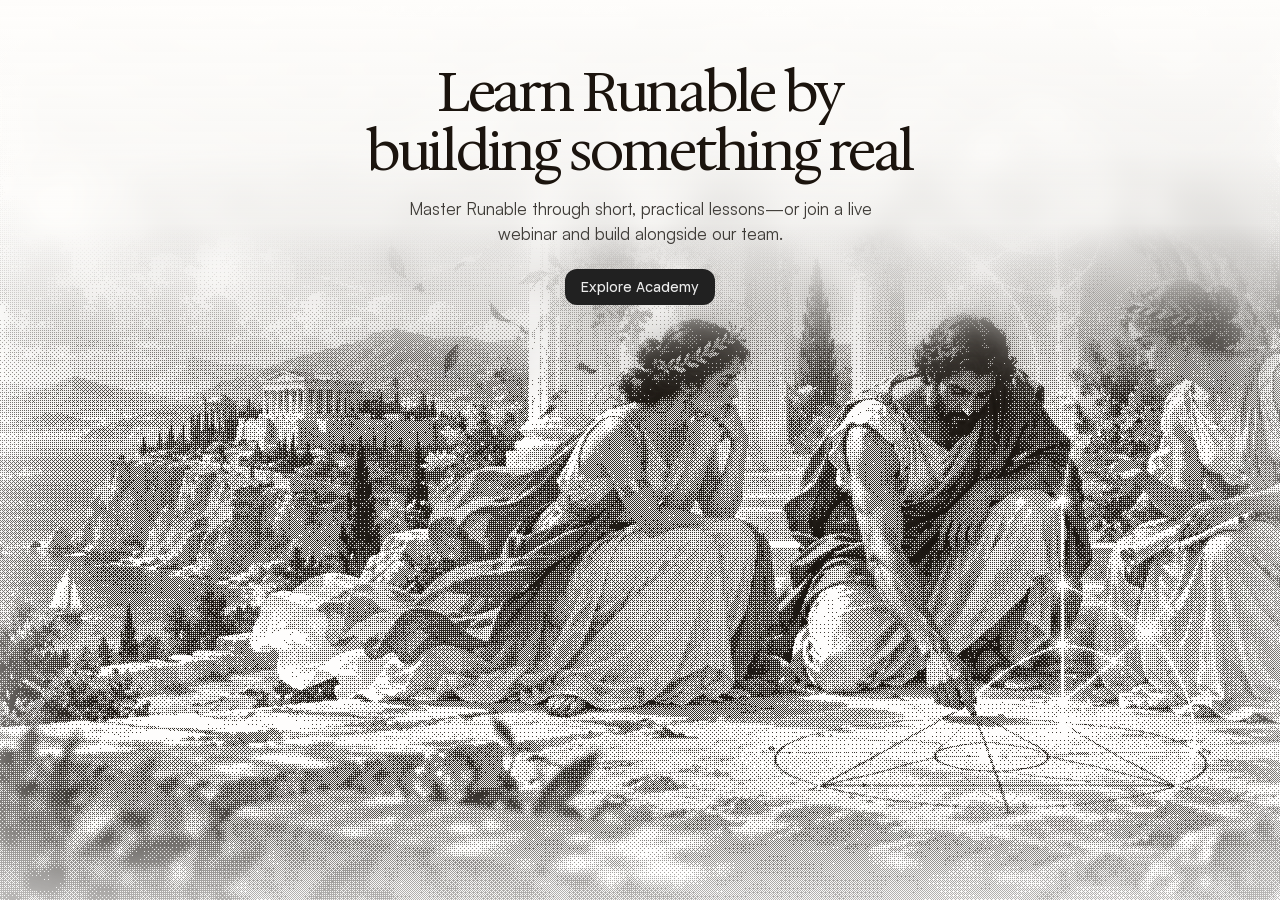
==== one-pixel/index.html @ c82d54b8 "Publish Runable dither review variants" ====
<!doctype html>
<html lang="en">
<head>
<meta charset="utf-8"><meta name="viewport" content="width=device-width,initial-scale=1">
<title>Runable — 1 Pixel Dither Variant</title>
<style>
@font-face{font-family:'ID Grotesk';src:url('../shared/fonts/id-grotesk-medium.ttf') format('truetype');font-style:normal;font-weight:500;font-display:swap}
@font-face{font-family:'ID Grotesk';src:url('../shared/fonts/id-grotesk-semibold.ttf') format('truetype');font-style:normal;font-weight:600;font-display:swap}
@font-face{font-family:'Satoshi';src:url('../shared/fonts/satoshi-400.woff2') format('woff2');font-style:normal;font-weight:400;font-display:swap}
@font-face{font-family:'Satoshi';src:url('../shared/fonts/satoshi-500.woff2') format('woff2');font-style:normal;font-weight:500;font-display:swap}
@font-face{font-family:'Hedvig Letters Serif';src:url('../shared/fonts/hedvig-letters-serif.woff2') format('woff2');font-style:normal;font-weight:400;font-display:swap}
:root{color-scheme:light;--paper:#fefdfb;--ink:#1b140e;--muted:#494743;--ds-button:#212121;--ds-button-text:#ededed;--feature-card-width:420px;--font-heading:'Hedvig Letters Serif',Georgia,serif;--font-ui:'ID Grotesk',Arial,sans-serif;--font-body:'Satoshi',Arial,sans-serif}
*{box-sizing:border-box}
html,body{height:100%;overflow:hidden}
body{margin:0;background:var(--paper);color:var(--ink);font-family:var(--font-ui)}
.stage{position:relative;width:100%;height:100svh;overflow:hidden;background:var(--paper)}
.scene{position:absolute;inset:0;isolation:isolate;width:100%;height:100svh;overflow:hidden;background:var(--paper);opacity:0;filter:blur(20px);transform:scale(1.015);visibility:hidden;pointer-events:none;transition:opacity .62s ease,filter .85s ease,transform .85s ease,visibility 0s linear .85s}
.scene.is-active{opacity:1;filter:blur(0);transform:scale(1);visibility:visible;pointer-events:auto;transition:opacity .72s ease,filter .85s ease,transform .85s ease,visibility 0s}
.scene.is-leaving{opacity:0;filter:blur(24px);transform:scale(.987);visibility:visible;pointer-events:none}
.background{position:absolute;inset:0;z-index:0;overflow:hidden;pointer-events:none}
.fallback,.dither{position:absolute;inset:0;width:100%;height:100%}
.fallback{display:block;object-fit:cover;filter:grayscale(1) contrast(1.55)}
.background .dither{display:none}.background.ready .dither{display:block}.background.ready .fallback{display:none}
.background::after{content:"";position:absolute;inset:0;pointer-events:none;box-shadow:inset 0 -56px 98px rgba(255,255,255,.75)}
.wash{position:absolute;z-index:1;top:0;left:0;right:0;height:min(415px,52svh);pointer-events:none;background:linear-gradient(180deg,#fefdfb 0%,#fefdfbf2 36%,#fefdfbbd 67%,#fefdfb00 100%);-webkit-backdrop-filter:blur(14px);backdrop-filter:blur(14px);-webkit-mask-image:linear-gradient(#000 0%,#000 54%,transparent 100%);mask-image:linear-gradient(#000 0%,#000 54%,transparent 100%)}
.content{position:absolute;z-index:2;top:clamp(42px,7vh,88px);left:50%;display:flex;flex-direction:column;align-items:center;gap:22px;width:760px;max-width:calc(100% - 48px);transform:translateX(-50%);text-align:center}
.copy{display:flex;flex-direction:column;align-items:center;gap:14px;width:100%}
h1,h2,p{margin:0}
h1,h2{font-family:var(--font-heading);font-weight:400;letter-spacing:-.042em;text-wrap:balance}
h1{max-width:720px;font-size:clamp(42px,4.3vw,64px);line-height:1.08}
h2{max-width:100%;font-size:clamp(40px,3.65vw,56px);line-height:1.1}
.subheading{width:495px;max-width:100%;color:#3f3c38;font:400 17px/1.5 var(--font-body);text-wrap:pretty}
.content--webinars{top:clamp(26px,4.5vh,54px);gap:84px;width:min(1120px,calc(100% - 64px))}.content--webinars h2{max-width:640px}
.content--desktop{top:clamp(30px,5svh,58px);left:50%;width:1000px;max-width:calc(100% - 48px);gap:84px;align-items:center;transform:translateX(-50%);text-align:center}.content--desktop h2{max-width:700px;font-size:clamp(40px,3.65vw,56px)}
@media(min-width:801px){.scene#desktop-app .background{transform:translateY(280px);-webkit-mask-image:linear-gradient(to bottom,transparent 0,#000 120px);mask-image:linear-gradient(to bottom,transparent 0,#000 120px)}}
@media(min-width:801px) and (max-height:700px){.scene#desktop-app .background{transform:translateY(350px)}}
.ds-button{display:inline-flex;align-items:center;justify-content:center;gap:4px;min-height:36px;padding:6px 16px;border:0;border-radius:12px;background:var(--ds-button);color:var(--ds-button-text);font:500 14px/20px var(--font-ui);letter-spacing:0;text-decoration:none;white-space:nowrap;cursor:pointer;transition:background .2s ease,box-shadow .2s ease,transform .2s ease}
.ds-button:hover{background:#303030;box-shadow:0 5px 14px rgba(20,20,20,.15);transform:translateY(-1px)}.ds-button:active{background:#141414;transform:translateY(0);box-shadow:none}.ds-button:focus-visible{outline:3px solid #00b9cc;outline-offset:3px}
.carousel-shell{position:relative;isolation:isolate;width:100%}.carousel-shell::before,.carousel-shell::after{content:"";position:absolute;z-index:2;top:0;bottom:12px;width:clamp(34px,6vw,88px);pointer-events:none;-webkit-backdrop-filter:blur(14px);backdrop-filter:blur(14px);transition:opacity .25s ease}.carousel-shell::before{left:0;background:linear-gradient(90deg,rgba(254,253,251,.76),transparent);-webkit-mask-image:linear-gradient(90deg,#000,transparent);mask-image:linear-gradient(90deg,#000,transparent)}.carousel-shell::after{right:0;background:linear-gradient(270deg,rgba(254,253,251,.76),transparent);-webkit-mask-image:linear-gradient(270deg,#000,transparent);mask-image:linear-gradient(270deg,#000,transparent)}.carousel-shell.at-start::before,.carousel-shell.at-end::after{opacity:0}
.content--webinars .carousel-shell::before,.content--webinars .carousel-shell::after{content:none}
.webinar-cards,.downloads{display:flex;flex-direction:row;gap:28px;width:100%;padding:0 0 12px;overflow-x:auto;overflow-y:hidden;overscroll-behavior-x:contain;scroll-snap-type:x mandatory;scrollbar-width:thin;scrollbar-color:#ac9c8d transparent;touch-action:pan-x;text-align:left}
.webinar-card{display:flex;flex:0 0 var(--feature-card-width);flex-direction:column;justify-content:space-between;gap:22px;min-height:250px;padding:28px 30px;border:1px solid rgba(105,88,70,.17);border-radius:18px;background:var(--paper);box-shadow:0 9px 30px rgba(24,15,8,.09);scroll-snap-align:start}
.content--webinars .carousel-shell{width:min(100%,calc(var(--feature-card-width) + 48px))}
.webinar-cards{position:relative;display:block;height:280px;padding:0;overflow:visible;touch-action:pan-y;scrollbar-width:none;cursor:grab}
.webinar-cards .webinar-card{position:absolute;top:0;left:0;width:var(--feature-card-width);height:250px;min-height:0;transform-origin:center center;transition:transform .62s cubic-bezier(.2,.8,.2,1),opacity .45s ease,box-shadow .45s ease}
.webinar-card[data-stack="front"]{z-index:3;opacity:1;transform:translate3d(0,0,0) scale(1);pointer-events:auto}
.webinar-card[data-stack="middle"]{z-index:2;opacity:1;transform:translate3d(22px,12px,0) scale(.97);pointer-events:none}
.webinar-card[data-stack="back"]{z-index:1;opacity:1;transform:translate3d(42px,24px,0) scale(.94);pointer-events:none}
.webinar-nav{display:flex;justify-content:center;gap:12px;margin-top:16px}
.deck-arrow{width:44px;height:44px;min-height:44px;padding:0;border-radius:12px}
.deck-arrow svg{width:20px;height:20px;stroke:currentColor;stroke-width:1.8;fill:none;stroke-linecap:round;stroke-linejoin:round}
.webinar-card h3{margin:0;color:var(--ink);font:400 30px/1.18 var(--font-heading);letter-spacing:-.025em;text-wrap:balance}
.webinar-card-bottom{display:flex;flex-direction:column;align-items:flex-start;gap:14px}
.webinar-card-meta{color:#635e57;font:400 15px/22px var(--font-body);letter-spacing:0}
.notice{position:fixed;z-index:20;left:50%;bottom:max(22px,env(safe-area-inset-bottom));width:max-content;max-width:calc(100% - 36px);padding:11px 16px;border-radius:12px;background:#212121;box-shadow:0 12px 30px rgba(0,0,0,.16);color:#ededed;font:500 14px/20px var(--font-ui);text-align:center;opacity:0;pointer-events:none;transform:translate(-50%,12px);transition:opacity .2s ease,transform .2s ease}.notice.is-visible{opacity:1;transform:translate(-50%,0)}
.content--desktop .carousel-shell{width:min(100%,calc(var(--feature-card-width) + var(--feature-card-width) + 28px))}
.download-card{display:flex;flex:0 0 var(--feature-card-width);flex-direction:column;align-items:flex-start;justify-content:space-between;gap:22px;min-height:250px;padding:28px 30px;border:1px solid rgba(105,88,70,.17);border-radius:18px;background:rgba(254,253,251,.93);box-shadow:0 9px 30px rgba(24,15,8,.09);text-align:left;scroll-snap-align:start}
.download-card-bottom{display:flex;flex-direction:column;align-items:flex-start;gap:14px;width:100%}.download-card-copy{color:#635e57;font:400 15px/22px var(--font-body);text-wrap:pretty}.download-card-bottom>.ds-button,.download-card-bottom>.coming-soon{width:100%;justify-content:center}
.download-card-copy--windows{white-space:nowrap}
.download-ident{display:flex;align-items:center;gap:12px}.os-icon{position:relative;display:grid;place-items:center;width:32px;height:32px;flex:none}.os-icon img{position:absolute;inset:4px;width:24px;height:24px}.os-icon--apple img{inset:5.3px;width:21.3px;height:21.3px}.os-icon.is-loaded .os-fallback{visibility:hidden}.os-fallback{color:var(--ink);font:500 26px/1 system-ui,sans-serif}.download-os{font:400 30px/1.18 var(--font-heading);letter-spacing:-.025em;white-space:nowrap}.coming-soon{display:inline-flex;align-items:center;min-height:36px;padding:6px 16px;border:1px solid rgba(105,88,70,.14);border-radius:12px;background:#eeece8;color:#635e57;font:500 14px/20px var(--font-ui);white-space:nowrap}
@media(min-width:801px) and (max-width:1100px){
  .content--desktop{width:calc(100% - 48px)}.content--desktop h2{font-size:clamp(38px,4.1vw,50px)}
  :root{--feature-card-width:clamp(300px,43vw,390px)}
}
@media(max-width:800px){
  :root{--feature-card-width:min(76vw,380px)}
  .scene{height:100svh;min-height:0}
  .background{top:auto;bottom:clamp(20px,5svh,58px);left:50%;width:min(88%,520px);height:auto;aspect-ratio:1672/941;transform:translateX(-50%);border-radius:18px;box-shadow:0 16px 34px rgba(40,28,18,.14)}
  .scene#webinars .background{bottom:18px;width:min(80%,460px)}
  .background::after{display:none}
  .fallback{object-fit:cover}.dither{display:block}
  .wash{display:none}
  .content{top:clamp(26px,5svh,54px);gap:18px;width:calc(100% - 36px);max-width:560px}
  .copy{gap:12px}
  h1,h2{font-size:clamp(32px,6.8vw,45px);line-height:1.08;letter-spacing:-.035em}
  h1{max-width:520px}.subheading{font-size:clamp(14px,2vw,16px);line-height:1.45;max-width:430px}
  .content--webinars{top:clamp(22px,3.5svh,40px);gap:56px}
  .content--webinars h2,.content--desktop h2{max-width:540px}
  .carousel-shell::before,.carousel-shell::after{width:clamp(22px,7vw,42px)}
  .webinar-cards,.downloads{gap:24px}.webinar-card{min-height:225px;padding:22px;gap:14px}.webinar-card h3{font-size:clamp(22px,4vw,27px)}.webinar-card-meta{font-size:14px;line-height:20px}
  .webinar-cards{height:249px}.webinar-cards .webinar-card{height:225px}
  .webinar-nav{margin-top:12px}.deck-arrow{width:40px;height:40px;min-height:40px}
  .content--desktop{left:50%;width:calc(100% - 36px);max-width:520px;gap:56px;align-items:center;transform:translateX(-50%);text-align:center}
  .content--desktop h2{font-size:clamp(32px,6.8vw,45px)}
  .content--desktop .carousel-shell{width:100%}.download-card{min-height:225px;padding:22px;gap:14px}.download-os{font-size:clamp(22px,4vw,27px)}
}
@media(max-width:480px){
  :root{--feature-card-width:calc(100vw - 78px)}
  .content{width:calc(100% - 36px)}
  .content--webinars{gap:52px}.content--desktop{gap:52px}.webinar-card{min-height:220px;padding:18px}.webinar-card h3{font-size:23px}.webinar-cards{height:244px}.webinar-cards .webinar-card{height:220px}
  .download-card{min-height:220px;padding:18px}.download-os{font-size:23px}.download-card-copy--windows{font-size:clamp(12px,3.4vw,15px)}.os-icon{width:28px;height:28px}.os-icon img{inset:3px;width:22px;height:22px}.os-icon--apple img{inset:4px;width:20px;height:20px}
}
@media(max-width:360px),(max-height:640px) and (max-width:800px){
  .content{top:18px;gap:12px}.copy{gap:9px}h1,h2{font-size:clamp(28px,8vw,34px)}.subheading{font-size:13px;line-height:1.38}
  .content--webinars{top:16px;gap:36px}.webinar-card{min-height:205px;padding:15px}.webinar-card h3{font-size:20px}.webinar-card-bottom{gap:9px}
  .content--desktop{gap:36px}.download-card{min-height:205px;padding:15px}.download-os{font-size:20px}
  .webinar-cards{height:229px}.webinar-cards .webinar-card{height:205px}
  .background{bottom:16px;width:min(84%,420px)}
  .scene#webinars .background{bottom:12px;width:min(78%,390px)}
}
@media(prefers-reduced-motion:reduce){.scene,.ds-button,.notice,.webinar-cards .webinar-card{transition:none}}
</style>
</head>
<body>
<main class="stage" aria-label="Runable highlights">
<section class="scene is-active" id="academy" aria-labelledby="academy-title">
  <div class="background" aria-hidden="true"><img class="fallback" src="../shared/academy-scene.png" alt=""><canvas class="dither"></canvas></div>
  <div class="wash" aria-hidden="true"></div>
  <div class="content"><div class="copy"><h1 id="academy-title" tabindex="-1">Learn Runable by building something real</h1><p class="subheading">Master Runable through short, practical lessons—or join a live webinar and build alongside our team.</p></div><a class="ds-button" href="https://runable-academy.runable.site/">Explore Academy</a></div>
</section>
<section class="scene" id="webinars" aria-labelledby="webinars-title">
  <div class="background" aria-hidden="true"><img class="fallback" src="../shared/live-webinars-scene.png" alt=""><canvas class="dither"></canvas></div>
  <div class="wash" aria-hidden="true"></div>
  <div class="content content--webinars"><h2 id="webinars-title" tabindex="-1">Watch ideas become real.<br>In one live session.</h2><div class="carousel-shell"><div class="webinar-cards" tabindex="0" role="region" aria-roledescription="carousel" aria-label="Upcoming webinars">
    <article class="webinar-card"><h3>Interactive Workshop: Transforming Concepts into Campaigns</h3><div class="webinar-card-bottom"><p class="webinar-card-meta">1 hour · Live Q&amp;A · Free of charge</p><button class="ds-button" type="button">Claim my spot</button></div></article>
    <article class="webinar-card"><h3>Hands-on Session: From Concept to Campaign</h3><div class="webinar-card-bottom"><p class="webinar-card-meta">1 hour · Live Q&amp;A · Free of charge</p><button class="ds-button" type="button">Claim my spot</button></div></article>
    <article class="webinar-card"><h3>Interactive Workshop: Transforming Concepts into Campaigns</h3><div class="webinar-card-bottom"><p class="webinar-card-meta">1 hour · Live Q&amp;A · Complimentary</p><button class="ds-button" type="button">Reserve my seat</button></div></article>
  </div><nav class="webinar-nav" aria-label="Webinar cards"><button class="ds-button deck-arrow" type="button" data-direction="-1" aria-label="Previous webinar"><svg viewBox="0 0 24 24" aria-hidden="true"><path d="M19 12H5m7 7-7-7 7-7"/></svg></button><button class="ds-button deck-arrow" type="button" data-direction="1" aria-label="Next webinar"><svg viewBox="0 0 24 24" aria-hidden="true"><path d="M5 12h14m-7-7 7 7-7 7"/></svg></button></nav></div></div>
</section>
<section class="scene" id="desktop-app" aria-labelledby="desktop-title">
  <div class="background" aria-hidden="true"><img class="fallback" src="../shared/desktop-app-approved.png" alt=""><canvas class="dither"></canvas></div>
  <div class="wash" aria-hidden="true"></div>
  <div class="content content--desktop">
    <h2 id="desktop-title" tabindex="-1">Take Runable to your desktop.</h2>
    <div class="carousel-shell"><div class="downloads" tabindex="0" aria-label="Download apps">
      <div class="download-card">
        <span class="download-ident"><span class="os-icon os-icon--apple"><span class="os-fallback" aria-hidden="true"></span><img src="../shared/apple-icon.svg" alt="" aria-hidden="true"></span><span class="download-os">macOS</span></span>
        <div class="download-card-bottom"><p class="download-card-copy">Unlock Runable’s full potential on your desktop.</p><a class="ds-button" href="https://runable.com/download">Download</a></div>
      </div>
      <div class="download-card">
        <span class="download-ident"><span class="os-icon"><span class="os-fallback" aria-hidden="true">⊞</span><img src="../shared/windows-icon.svg" alt="" aria-hidden="true"></span><span class="download-os">Windows</span></span>
        <div class="download-card-bottom"><p class="download-card-copy download-card-copy--windows">We’re working hard on it.</p><span class="coming-soon">Coming Soon</span></div>
      </div>
    </div></div>
  </div>
</section>
</main>
<div class="notice" role="status" aria-live="polite" aria-atomic="true"></div>
<script src="../shared/textures.js"></script>
<script>
(() => {
  const panels=[...document.querySelectorAll('.scene')];
  const reduced=matchMedia('(prefers-reduced-motion: reduce)');
  let current=0,busy=false,touchStartX=0,touchStartY=0,touchCard=null,lastWheelNavigation=-Infinity;
  const initial=panels.findIndex(panel=>location.hash==='#'+panel.id);
  if(initial>0){panels[0].classList.remove('is-active');panels[initial].classList.add('is-active');current=initial;}
  panels.forEach((panel,index)=>{panel.inert=index!==current;panel.setAttribute('aria-hidden',index===current?'false':'true');});
  document.querySelectorAll('.os-icon img').forEach(img=>{const mark=()=>img.parentElement.classList.add('is-loaded');if(img.complete&&img.naturalWidth)mark();else img.addEventListener('load',mark,{once:true});});
  const webinarDeck=document.querySelector('.webinar-cards');
  const webinarCards=[...webinarDeck.querySelectorAll('.webinar-card')];
  let activeWebinar=0,lastDeckWheel=-Infinity;
  const updateWebinarDeck=()=>{
    webinarCards.forEach((card,index)=>{
      const position=(index-activeWebinar+webinarCards.length)%webinarCards.length;
      card.dataset.stack=['front','middle','back'][position];
      card.inert=position!==0;
      card.setAttribute('aria-hidden',position===0?'false':'true');
    });
    webinarDeck.setAttribute('aria-label',`Upcoming webinars, card ${activeWebinar+1} of ${webinarCards.length}. Scroll sideways to switch cards.`);
  };
  const moveWebinar=direction=>{activeWebinar=(activeWebinar+direction+webinarCards.length)%webinarCards.length;updateWebinarDeck();};
  document.querySelectorAll('.webinar-nav .deck-arrow').forEach(button=>{
    button.addEventListener('click',()=>moveWebinar(Number(button.dataset.direction)));
  });
  webinarDeck.addEventListener('wheel',event=>{
    if(event.ctrlKey)return;
    const delta=Math.abs(event.deltaX)>3?event.deltaX:event.shiftKey?event.deltaY:0;
    if(Math.abs(delta)<5)return;
    event.preventDefault();event.stopPropagation();
    const now=performance.now();if(now-lastDeckWheel<550)return;
    lastDeckWheel=now;moveWebinar(delta>0?1:-1);
  },{passive:false});
  webinarDeck.addEventListener('keydown',event=>{
    if(event.key!=='ArrowLeft'&&event.key!=='ArrowRight')return;
    event.preventDefault();moveWebinar(event.key==='ArrowRight'?1:-1);
  });
  let mouseDeckStart=null;
  webinarDeck.addEventListener('pointerdown',event=>{
    if(event.pointerType!=='mouse'||event.target instanceof Element&&event.target.closest('button,a'))return;
    mouseDeckStart={x:event.clientX,y:event.clientY};
  });
  window.addEventListener('pointerup',event=>{
    if(!mouseDeckStart)return;
    const dx=mouseDeckStart.x-event.clientX,dy=mouseDeckStart.y-event.clientY;
    mouseDeckStart=null;
    if(Math.abs(dx)>45&&Math.abs(dx)>Math.abs(dy)*.8)moveWebinar(dx>0?1:-1);
  });
  updateWebinarDeck();
  document.querySelectorAll('.downloads').forEach(track=>{
    const shell=track.closest('.carousel-shell');
    const updateEdges=()=>{
      shell.classList.toggle('at-start',track.scrollLeft<=2);
      shell.classList.toggle('at-end',track.scrollLeft+track.clientWidth>=track.scrollWidth-2);
    };
    track.addEventListener('scroll',updateEdges,{passive:true});
    track.addEventListener('wheel',event=>{
      if(event.ctrlKey||track.scrollWidth<=track.clientWidth+2||Math.abs(event.deltaY)<=Math.abs(event.deltaX))return;
      event.preventDefault();track.scrollLeft+=event.deltaY;
    },{passive:false});
    new ResizeObserver(updateEdges).observe(track);
    updateEdges();
  });
  function show(next){
    if(busy||next<0||next>=panels.length||next===current)return;
    const outgoing=panels[current],incoming=panels[next];
    const focusWasInside=outgoing.contains(document.activeElement);
    if(focusWasInside)document.activeElement.blur();
    busy=true;outgoing.classList.add('is-leaving');outgoing.inert=true;outgoing.setAttribute('aria-hidden','true');
    const lead=reduced.matches?0:260,total=reduced.matches?0:900;
    setTimeout(()=>{incoming.classList.add('is-active');incoming.inert=false;incoming.setAttribute('aria-hidden','false');current=next;history.replaceState(null,'','#'+incoming.id);if(focusWasInside)incoming.querySelector('h1,h2')?.focus({preventScroll:true});},lead);
    setTimeout(()=>{outgoing.classList.remove('is-active','is-leaving');busy=false;},total);
  }
  window.addEventListener('wheel',event=>{
    if(event.ctrlKey||Math.abs(event.deltaY)<5)return;
    if(event.target instanceof Element){
      const track=event.target.closest('.downloads');
      if(track&&track.scrollWidth>track.clientWidth+2)return;
    }
    event.preventDefault();
    const next=current+(event.deltaY>0?1:-1);
    if(busy||next<0||next>=panels.length)return;
    const now=performance.now();if(now-lastWheelNavigation<1050)return;
    lastWheelNavigation=now;show(next);
  },{passive:false});
  window.addEventListener('keydown',event=>{
    const down=['ArrowDown','PageDown',' '].includes(event.key),up=['ArrowUp','PageUp'].includes(event.key);
    if(!down&&!up)return;
    if(event.target instanceof Element&&event.target.closest('button,a'))return;
    if(event.target instanceof Element&&event.target.closest('.downloads'))return;
    event.preventDefault();show(current+(down?1:-1));
  });
  window.addEventListener('touchstart',event=>{touchStartX=event.changedTouches[0].clientX;touchStartY=event.changedTouches[0].clientY;touchCard=event.target instanceof Element?event.target.closest('.webinar-cards,.downloads'):null;},{passive:true});
  window.addEventListener('touchend',event=>{const dx=touchStartX-event.changedTouches[0].clientX,dy=touchStartY-event.changedTouches[0].clientY;if(touchCard&&Math.abs(dx)>Math.abs(dy)*.8){if(touchCard===webinarDeck&&Math.abs(dx)>45)moveWebinar(dx>0?1:-1);return;}if(Math.abs(dy)<65)return;show(current+(dy>0?1:-1));},{passive:true});
  window.addEventListener('touchcancel',()=>{touchCard=null;},{passive:true});
  const notice=document.querySelector('.notice');let noticeTimer;
  document.querySelectorAll('.webinar-card .ds-button').forEach(button=>button.addEventListener('click',()=>{
    notice.textContent='Registration links are not available in this preview.';
    notice.classList.add('is-visible');clearTimeout(noticeTimer);
    noticeTimer=setTimeout(()=>notice.classList.remove('is-visible'),4000);
  }));
})();
(() => {
  const canHover=matchMedia('(hover: hover) and (pointer: fine) and (min-width: 801px)');
  const reduced=matchMedia('(prefers-reduced-motion: reduce)');
  const vertex=`attribute vec2 a_position;varying vec2 v_uv;void main(){v_uv=(a_position+1.0)*0.5;gl_Position=vec4(a_position,0.0,1.0);}`;
  const fragment=`
    precision highp float;
    uniform sampler2D u_image;uniform vec2 u_resolution,u_imageSize,u_pointer,u_mid,u_tail;uniform float u_time,u_reveal,u_radius,u_pixelRatio,u_speed;varying vec2 v_uv;
    float bayer(vec2 q){vec2 p=mod(floor(q),4.0);
      if(p.y<1.0){if(p.x<1.0)return 0.0;if(p.x<2.0)return 8.0;if(p.x<3.0)return 2.0;return 10.0;}
      if(p.y<2.0){if(p.x<1.0)return 12.0;if(p.x<2.0)return 4.0;if(p.x<3.0)return 14.0;return 6.0;}
      if(p.y<3.0){if(p.x<1.0)return 3.0;if(p.x<2.0)return 11.0;if(p.x<3.0)return 1.0;return 9.0;}
      if(p.x<1.0)return 15.0;if(p.x<2.0)return 7.0;if(p.x<3.0)return 13.0;return 5.0;}
    void main(){
      vec2 ditherCell=floor(gl_FragCoord.xy);
      vec2 pixelCoord=ditherCell+vec2(0.5);
      vec2 uv=pixelCoord/u_resolution;float canvasRatio=u_resolution.x/u_resolution.y,imageRatio=u_imageSize.x/u_imageSize.y;
      if(canvasRatio>imageRatio)uv.y=(uv.y-0.5)*imageRatio/canvasRatio+0.5;
      else uv.x=(uv.x-0.5)*canvasRatio/imageRatio+0.5;
      vec2 delta=pixelCoord-u_pointer;
      float distanceFromPointer=length(delta);
      float angle=atan(delta.y,delta.x);
      vec2 direction=u_pointer-u_mid;
      direction=length(direction)>1.0?normalize(direction):vec2(1.0,0.0);
      float behind=max(0.0,dot(delta/(distanceFromPointer+0.001),-direction));
      float fluidEdge=1.0+0.035*sin(angle*3.0+u_time*1.3)+0.018*sin(angle*7.0-u_time*1.8)+0.22*u_speed*behind;
      float boundary=u_radius*fluidEdge;
      float fluidStrength=u_reveal*(1.0-smoothstep(u_radius*0.15,u_radius,distanceFromPointer));
      vec2 displacement=vec2(sin(uv.y*26.0+u_time*1.4),cos(uv.x*23.0-u_time*1.2))*1.25*u_pixelRatio*fluidStrength/u_resolution;
      vec3 original=texture2D(u_image,clamp(uv+displacement,0.0,1.0)).rgb;
      float luminance=dot(original,vec3(0.2126,0.7152,0.0722));
      luminance=clamp((luminance-0.12)*1.24,0.0,1.0);
      float threshold=(bayer(ditherCell)+0.5)/16.0;
      threshold+=0.035*sin(u_time*2.1+uv.x*14.0+uv.y*7.0);
      threshold+=0.0125*sin(u_time*4.3+uv.x*33.0-uv.y*17.0);
      float dotColor=step(threshold,luminance);
      float exposedLuma=clamp(dot(original,vec3(0.2126,0.7152,0.0722))*1.14+0.03,0.0,1.0);
      vec3 monochrome=mix(mix(vec3(0.105,0.082,0.058),vec3(0.996,0.992,0.984),dotColor),vec3(exposedLuma),0.18);
      vec3 coloredDither=mix(mix(original*0.55,original,dotColor),min(original*1.12+vec3(0.02),vec3(1.0)),0.18);
      float edgeDither=(bayer(ditherCell+vec2(2.0,1.0))+0.5)/16.0-0.5;
      float radialProgress=clamp((distanceFromPointer+edgeDither*6.0*u_pixelRatio)/boundary,0.0,1.0);
      float circleBlend=1.0-smoothstep(0.0,1.0,radialProgress);
      vec2 firstSegment=u_mid-u_tail;
      vec2 secondSegment=u_pointer-u_mid;
      float firstPosition=clamp(dot(pixelCoord-u_tail,firstSegment)/max(dot(firstSegment,firstSegment),1.0),0.0,1.0);
      float secondPosition=clamp(dot(pixelCoord-u_mid,secondSegment)/max(dot(secondSegment,secondSegment),1.0),0.0,1.0);
      float firstRadius=u_radius*mix(0.16,0.38,firstPosition)*(0.8+0.35*u_speed);
      float secondRadius=u_radius*mix(0.38,0.66,secondPosition)*(0.8+0.35*u_speed);
      float firstDistance=length(pixelCoord-mix(u_tail,u_mid,firstPosition))+edgeDither*5.0*u_pixelRatio;
      float secondDistance=length(pixelCoord-mix(u_mid,u_pointer,secondPosition))+edgeDither*5.0*u_pixelRatio;
      float firstBlend=(1.0-smoothstep(0.0,firstRadius,firstDistance))*mix(0.06,0.25,firstPosition);
      float secondBlend=(1.0-smoothstep(0.0,secondRadius,secondDistance))*mix(0.25,0.55,secondPosition);
      float trailBlend=max(firstBlend,secondBlend)*(0.35+0.65*u_speed);
      float reveal=u_reveal*max(circleBlend,trailBlend);
      vec3 result=mix(monochrome,coloredDither,reveal);
      gl_FragColor=vec4(result,1.0);
    }`;
  function compile(gl,type,source){const shader=gl.createShader(type);gl.shaderSource(shader,source);gl.compileShader(shader);if(!gl.getShaderParameter(shader,gl.COMPILE_STATUS))throw Error(gl.getShaderInfoLog(shader));return shader;}
  const scenes=[];
  for(const section of document.querySelectorAll('.scene')){
    const background=section.querySelector('.background'),canvas=section.querySelector('canvas');
    const gl=canvas.getContext('webgl',{alpha:false,antialias:false,premultipliedAlpha:false});
    if(!gl)continue;
    let program;
    try{program=gl.createProgram();gl.attachShader(program,compile(gl,gl.VERTEX_SHADER,vertex));gl.attachShader(program,compile(gl,gl.FRAGMENT_SHADER,fragment));gl.linkProgram(program);if(!gl.getProgramParameter(program,gl.LINK_STATUS))throw Error(gl.getProgramInfoLog(program));}
    catch(error){console.error('Dither effect unavailable:',error);continue;}
    gl.useProgram(program);
    const quad=gl.createBuffer();gl.bindBuffer(gl.ARRAY_BUFFER,quad);gl.bufferData(gl.ARRAY_BUFFER,new Float32Array([-1,-1,1,-1,-1,1,-1,1,1,-1,1,1]),gl.STATIC_DRAW);
    const position=gl.getAttribLocation(program,'a_position');gl.enableVertexAttribArray(position);gl.vertexAttribPointer(position,2,gl.FLOAT,false,0,0);
    const names=['u_image','u_resolution','u_imageSize','u_pointer','u_mid','u_tail','u_time','u_reveal','u_radius','u_pixelRatio','u_speed'];
    const u=Object.fromEntries(names.map(name=>[name,gl.getUniformLocation(program,name)]));gl.uniform1i(u.u_image,0);
    const state={section,background,canvas,gl,program,u,dpr:1,ready:false,visible:false,pointerX:-10000,pointerY:-10000,midX:-10000,midY:-10000,tailX:-10000,tailY:-10000,targetX:-10000,targetY:-10000,hasPointer:false,reveal:0,targetReveal:0,lastMove:0,targetSpeed:0,speed:0,lastFrame:0};
    function resize(){const box=canvas.getBoundingClientRect();state.dpr=Math.min(devicePixelRatio||1,2);canvas.width=Math.max(1,Math.round(box.width*state.dpr));canvas.height=Math.max(1,Math.round(box.height*state.dpr));gl.viewport(0,0,canvas.width,canvas.height);gl.useProgram(program);gl.uniform2f(u.u_resolution,canvas.width,canvas.height);gl.uniform1f(u.u_pixelRatio,state.dpr);}
    new ResizeObserver(resize).observe(canvas);resize();
    const picture=new Image();picture.onload=()=>{try{gl.useProgram(program);const texture=gl.createTexture();gl.activeTexture(gl.TEXTURE0);gl.bindTexture(gl.TEXTURE_2D,texture);gl.pixelStorei(gl.UNPACK_FLIP_Y_WEBGL,true);gl.texParameteri(gl.TEXTURE_2D,gl.TEXTURE_MIN_FILTER,gl.LINEAR);gl.texParameteri(gl.TEXTURE_2D,gl.TEXTURE_MAG_FILTER,gl.LINEAR);gl.texParameteri(gl.TEXTURE_2D,gl.TEXTURE_WRAP_S,gl.CLAMP_TO_EDGE);gl.texParameteri(gl.TEXTURE_2D,gl.TEXTURE_WRAP_T,gl.CLAMP_TO_EDGE);gl.texImage2D(gl.TEXTURE_2D,0,gl.RGBA,gl.RGBA,gl.UNSIGNED_BYTE,picture);if(gl.getError()!==gl.NO_ERROR)throw Error('WebGL texture upload failed');gl.uniform2f(u.u_imageSize,picture.naturalWidth,picture.naturalHeight);state.ready=true;background.classList.add('ready');}catch(error){console.warn('Using the image fallback:',error);}};picture.onerror=()=>console.warn('Illustration could not load:',section.id);picture.src=window.RUNABLE_TEXTURES?.[section.id]||section.querySelector('.fallback').src;
    section.addEventListener('pointermove',event=>{if(!canHover.matches||event.pointerType==='touch')return;const box=canvas.getBoundingClientRect(),now=performance.now(),nextX=(event.clientX-box.left)*state.dpr,nextY=(box.bottom-event.clientY)*state.dpr,elapsed=now-state.lastMove;if(state.hasPointer&&elapsed>0&&elapsed<250)state.targetSpeed=Math.min(1,Math.hypot(nextX-state.targetX,nextY-state.targetY)/state.dpr/(elapsed/1000)/1400);state.targetX=nextX;state.targetY=nextY;state.lastMove=now;if(!state.hasPointer){state.pointerX=state.midX=state.tailX=nextX;state.pointerY=state.midY=state.tailY=nextY;state.targetSpeed=0;state.hasPointer=true;}state.targetReveal=1;});
    section.addEventListener('pointerleave',()=>{state.targetReveal=0;state.targetSpeed=0;state.hasPointer=false;state.lastMove=0;});
    canHover.addEventListener('change',()=>{if(!canHover.matches){state.reveal=0;state.targetReveal=0;state.targetSpeed=0;state.hasPointer=false;state.lastMove=0;}});
    scenes.push(state);
  }
  function render(now){requestAnimationFrame(render);for(const s of scenes){if(!s.ready||!s.section.classList.contains('is-active')||now-s.lastFrame<(reduced.matches?200:33))continue;const dt=s.lastFrame?Math.min(100,now-s.lastFrame):33;s.lastFrame=now;s.speed+=(s.targetSpeed-s.speed)*(reduced.matches?1:1-Math.exp(-dt/120));s.targetSpeed*=Math.exp(-dt/220);const follow=reduced.matches?1:1-Math.exp(-dt/330);s.pointerX+=(s.targetX-s.pointerX)*follow;s.pointerY+=(s.targetY-s.pointerY)*follow;const midFollow=reduced.matches?1:1-Math.exp(-dt/(520+160*s.speed));s.midX+=(s.pointerX-s.midX)*midFollow;s.midY+=(s.pointerY-s.midY)*midFollow;const tailFollow=reduced.matches?1:1-Math.exp(-dt/(850+600*s.speed));s.tailX+=(s.midX-s.tailX)*tailFollow;s.tailY+=(s.midY-s.tailY)*tailFollow;s.reveal+=(s.targetReveal-s.reveal)*(reduced.matches?1:.16);const {gl,u}=s;gl.useProgram(s.program);gl.uniform2f(u.u_pointer,s.pointerX,s.pointerY);gl.uniform2f(u.u_mid,s.midX,s.midY);gl.uniform2f(u.u_tail,s.tailX,s.tailY);gl.uniform1f(u.u_speed,s.speed);gl.uniform1f(u.u_time,reduced.matches?0:now*.0005);gl.uniform1f(u.u_reveal,s.reveal);gl.uniform1f(u.u_radius,356.25*s.dpr);gl.drawArrays(gl.TRIANGLES,0,6);}}
  requestAnimationFrame(render);
})();
</script>
</body>
</html>
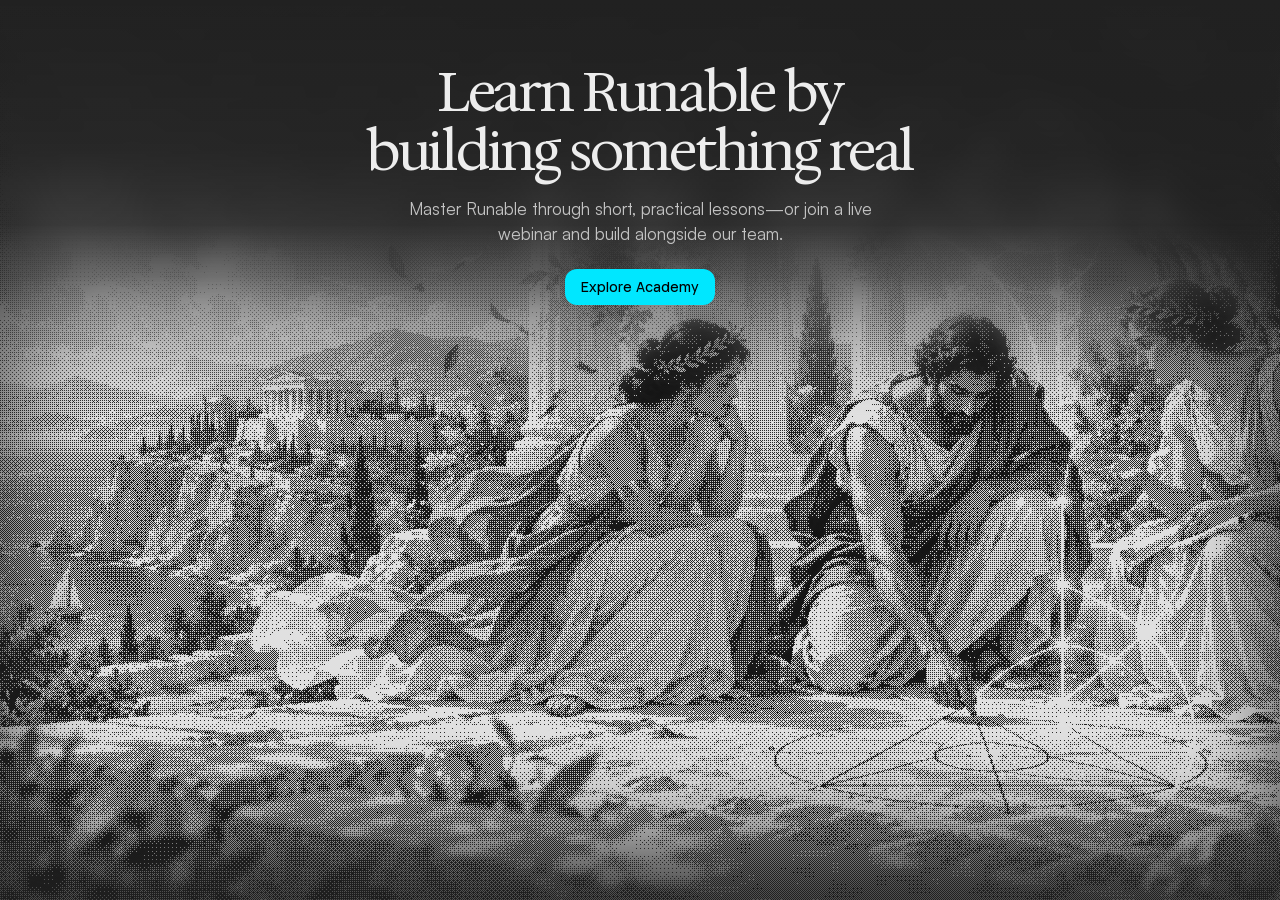
==== commit 96b2b788: "Apply Runable dark tokens to one pixel variant" ====
--- a/one-pixel/index.html
+++ b/one-pixel/index.html
@@ -2,7 +2,7 @@
 <html lang="en">
 <head>
 <meta charset="utf-8"><meta name="viewport" content="width=device-width,initial-scale=1">
-<title>Runable — 1 Pixel Dither Variant</title>
+<title>Runable — Dark 1 Pixel Dither Variant</title>
 <style>
 @font-face{font-family:'ID Grotesk';src:url('../shared/fonts/id-grotesk-medium.ttf') format('truetype');font-style:normal;font-weight:500;font-display:swap}
 @font-face{font-family:'ID Grotesk';src:url('../shared/fonts/id-grotesk-semibold.ttf') format('truetype');font-style:normal;font-weight:600;font-display:swap}
@@ -98,6 +98,22 @@
   .background{bottom:16px;width:min(84%,420px)}
   .scene#webinars .background{bottom:12px;width:min(78%,390px)}
 }
+/* Runable Figma Tokens: dark surfaces, text, borders, and primary action. */
+:root{color-scheme:dark;--paper:#212121;--ink:#ededed;--muted:#c3c3c3;--ds-button:#00e7ff;--ds-button-text:#000}
+.fallback{filter:grayscale(1) contrast(1.55) brightness(.62)}
+.background::after{box-shadow:inset 0 -56px 98px rgba(33,33,33,.88)}
+.wash{background:linear-gradient(180deg,#212121 0%,#212121f2 36%,#212121c9 67%,#21212100 100%)}
+.subheading,.webinar-card-meta,.download-card-copy{color:var(--muted)}
+.ds-button:hover{background:#66f1ff;box-shadow:0 5px 18px rgba(0,231,255,.16)}
+.ds-button:active{background:#00b9cc}
+.carousel-shell::before{background:linear-gradient(90deg,rgba(33,33,33,.84),transparent)}
+.carousel-shell::after{background:linear-gradient(270deg,rgba(33,33,33,.84),transparent)}
+.webinar-cards,.downloads{scrollbar-color:#484c4d transparent}
+.webinar-card,.download-card{border-color:#ffffff0d;background:#171717;box-shadow:0 12px 36px rgba(0,0,0,.3)}
+.coming-soon{border-color:#ffffff0d;background:#303030;color:#c3c3c3}
+.os-icon img{filter:brightness(0) invert(1)}
+.notice{background:#303030;color:#ededed;box-shadow:0 12px 30px rgba(0,0,0,.35)}
+@media(max-width:800px){.background{border:1px solid #ffffff0d;box-shadow:0 16px 34px rgba(0,0,0,.35)}}
 @media(prefers-reduced-motion:reduce){.scene,.ds-button,.notice,.webinar-cards .webinar-card{transition:none}}
 </style>
 </head>
@@ -275,7 +291,7 @@
       threshold+=0.0125*sin(u_time*4.3+uv.x*33.0-uv.y*17.0);
       float dotColor=step(threshold,luminance);
       float exposedLuma=clamp(dot(original,vec3(0.2126,0.7152,0.0722))*1.14+0.03,0.0,1.0);
-      vec3 monochrome=mix(mix(vec3(0.105,0.082,0.058),vec3(0.996,0.992,0.984),dotColor),vec3(exposedLuma),0.18);
+      vec3 monochrome=mix(mix(vec3(0.0784),vec3(0.9294),dotColor),vec3(exposedLuma*0.62+0.02),0.18);
       vec3 coloredDither=mix(mix(original*0.55,original,dotColor),min(original*1.12+vec3(0.02),vec3(1.0)),0.18);
       float edgeDither=(bayer(ditherCell+vec2(2.0,1.0))+0.5)/16.0-0.5;
       float radialProgress=clamp((distanceFromPointer+edgeDither*6.0*u_pixelRatio)/boundary,0.0,1.0);
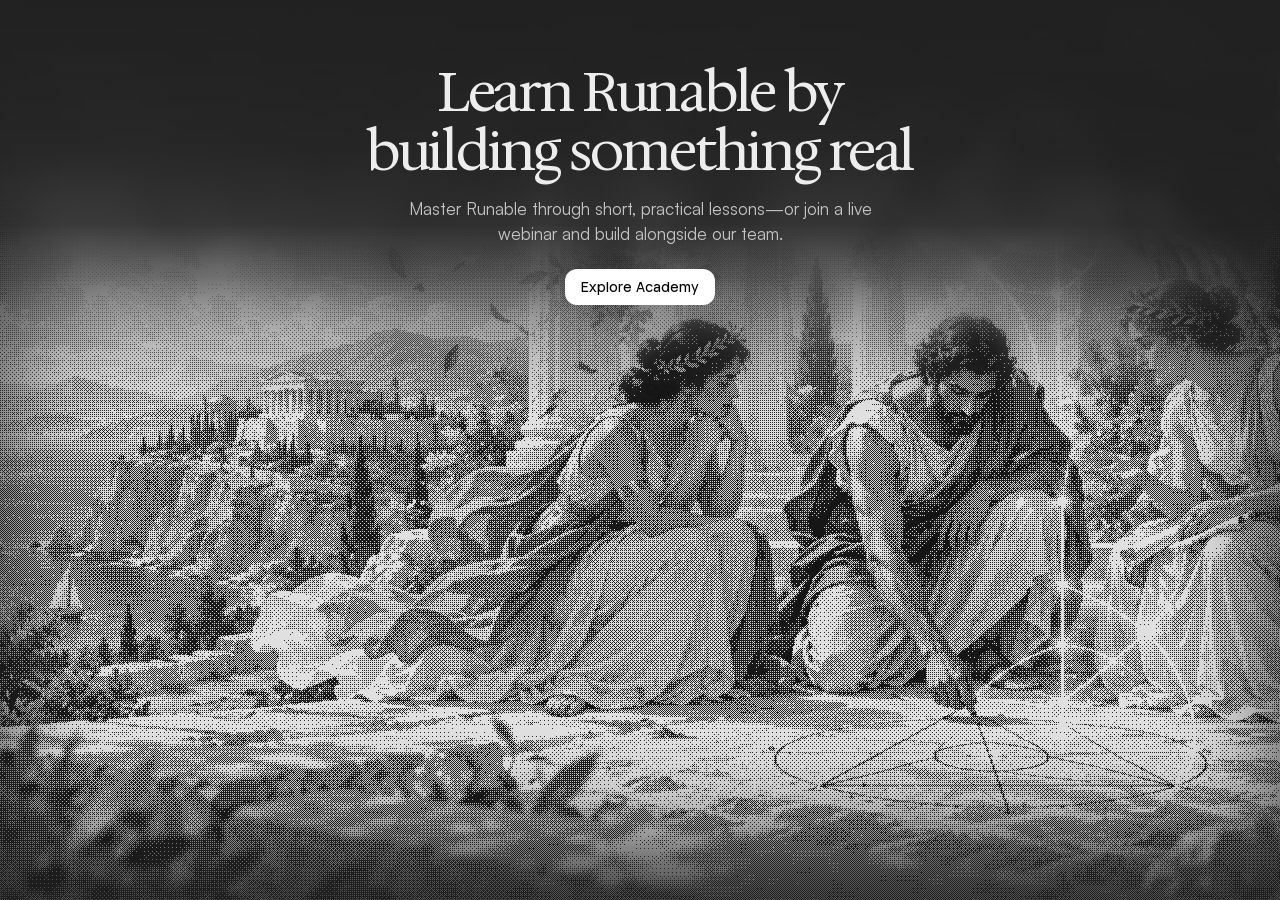
==== commit fadf7fdd: "Use white CTAs in dark one pixel variant" ====
--- a/one-pixel/index.html
+++ b/one-pixel/index.html
@@ -99,13 +99,13 @@
   .scene#webinars .background{bottom:12px;width:min(78%,390px)}
 }
 /* Runable Figma Tokens: dark surfaces, text, borders, and primary action. */
-:root{color-scheme:dark;--paper:#212121;--ink:#ededed;--muted:#c3c3c3;--ds-button:#00e7ff;--ds-button-text:#000}
+:root{color-scheme:dark;--paper:#212121;--ink:#ededed;--muted:#c3c3c3;--ds-button:#fff;--ds-button-text:#030303}
 .fallback{filter:grayscale(1) contrast(1.55) brightness(.62)}
 .background::after{box-shadow:inset 0 -56px 98px rgba(33,33,33,.88)}
 .wash{background:linear-gradient(180deg,#212121 0%,#212121f2 36%,#212121c9 67%,#21212100 100%)}
 .subheading,.webinar-card-meta,.download-card-copy{color:var(--muted)}
-.ds-button:hover{background:#66f1ff;box-shadow:0 5px 18px rgba(0,231,255,.16)}
-.ds-button:active{background:#00b9cc}
+.ds-button:hover{background:#ededed;box-shadow:0 5px 18px rgba(255,255,255,.16)}
+.ds-button:active{background:#c3c3c3}
 .carousel-shell::before{background:linear-gradient(90deg,rgba(33,33,33,.84),transparent)}
 .carousel-shell::after{background:linear-gradient(270deg,rgba(33,33,33,.84),transparent)}
 .webinar-cards,.downloads{scrollbar-color:#484c4d transparent}
